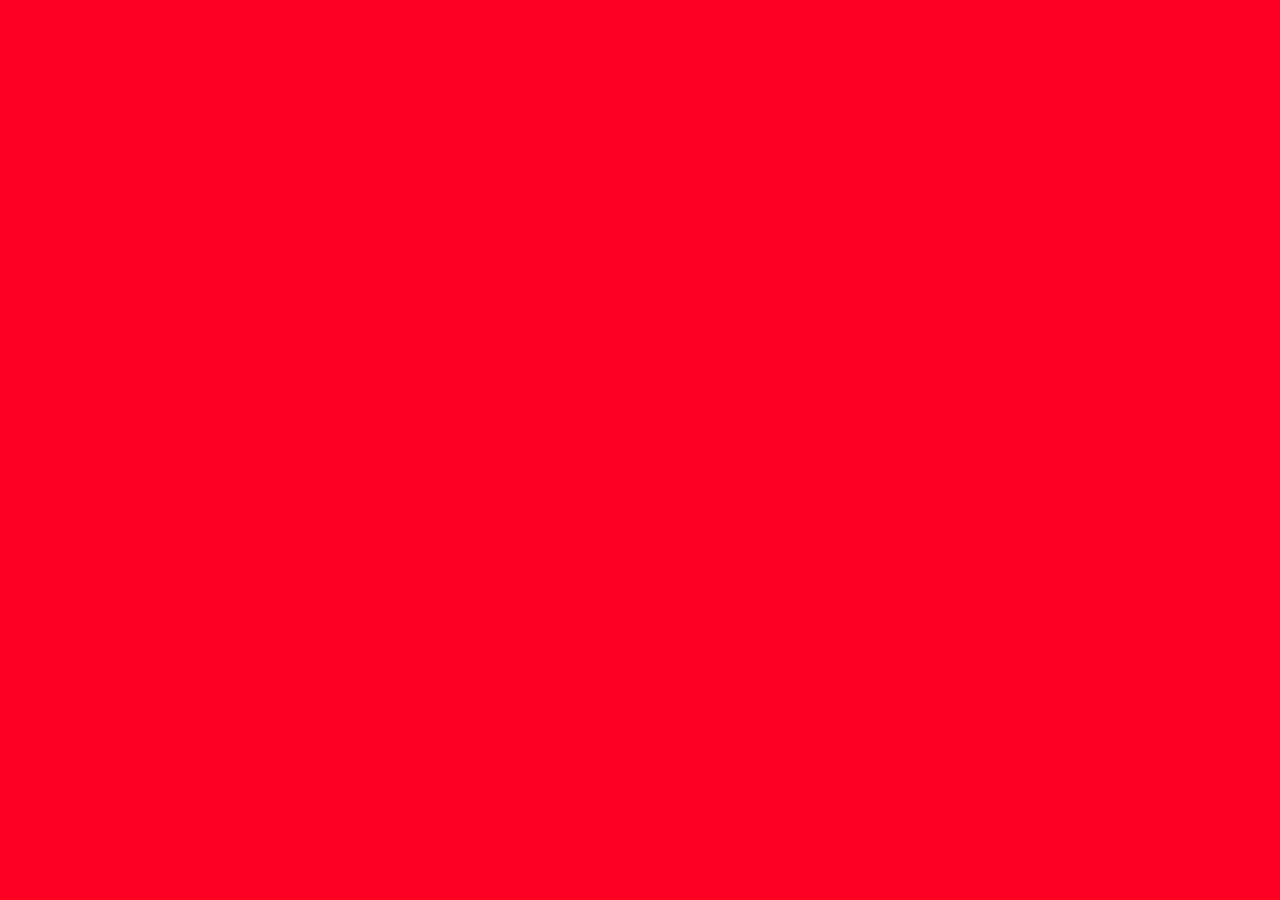
==== index.html @ b40c6339 "Inital" ====
<!DOCTYPE html>
<html lang="en">
<head>
    <meta charset="UTF-8">
    <meta name="viewport" content="width=device-width, initial-scale=1.0">
    <title>BB Golden Season Test</title>
    <link rel="stylesheet" href="/css/style.css">
</head>
<body>
    <div class="container">
        <div class="image"></div>
    </div>
    <script src="https://code.jquery.com/jquery-3.1.1.slim.js"></script>
    <script type="text/javascript" src="/js/app.js"></script>
</body>
</html>
---- css/style.css ----
html, body {
    margin: 0;
    padding: 0;
}

.container {
    display: flex;
    justify-content: center;
    align-items: center;
    width: 100%;
    height: 100vh;
    background-color: #FF0025;
}

.image {
    width: 960px;
    height: 540px;
    display: block;
    background-size:cover;
    background-repeat:no-repeat;
}
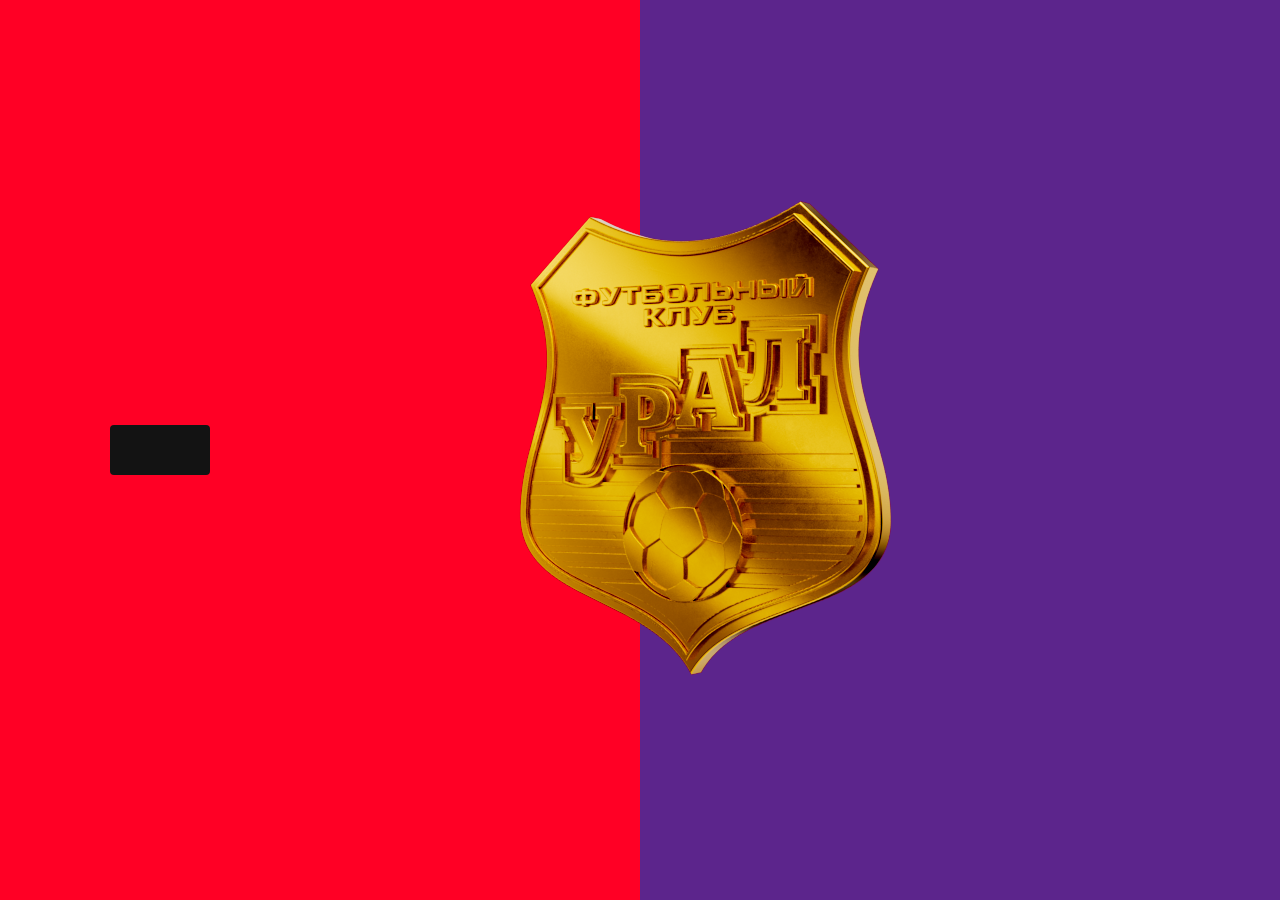
==== commit 63359a5d: "Device orientation" ====
--- a/index.html
+++ b/index.html
@@ -4,13 +4,28 @@
     <meta charset="UTF-8">
     <meta name="viewport" content="width=device-width, initial-scale=1.0">
     <title>BB Golden Season Test</title>
-    <link rel="stylesheet" href="/css/style.css">
+    <link rel="stylesheet" href="./css/style.css">
 </head>
 <body>
     <div class="container">
+        <div class="log" id="log">Number</div>
         <div class="image"></div>
     </div>
     <script src="https://code.jquery.com/jquery-3.1.1.slim.js"></script>
-    <script type="text/javascript" src="/js/app.js"></script>
+    <script type="text/javascript" src="./js/app.js"></script>
+    <script>
+        let x = 1;
+        
+        window.addEventListener('deviceorientation', event => {
+            event.alpha // rotation along the z axis
+            event.beta // rotation along the x axis
+            event.gamma // rotation along the y axis
+            document.getElementById('log').innerHTML = event.alpha;
+        }, true);
+        
+        // document.getElementById('log').innerHTML = x;
+        // console.log(x);
+        // alert( 'Привет, мир!' );
+    </script>
 </body>
 </html>--- a/css/style.css
+++ b/css/style.css
@@ -7,9 +7,10 @@
     display: flex;
     justify-content: center;
     align-items: center;
-    width: 100%;
+    width: 100vw;
     height: 100vh;
-    background-color: #FF0025;
+    /* background-color: #FF0025; */
+    background: linear-gradient(90deg, #FF0025 50%, #5C258C 50%)
 }
 
 .image {
@@ -17,5 +18,20 @@
     height: 540px;
     display: block;
     background-size:cover;
+    background-position-x: center;
     background-repeat:no-repeat;
+    background-image: url("/images/ural_0001.png");
 }
+
+.log {
+    display: flex;
+    justify-content: center;
+    align-items: center;
+    width: 100px;
+    height: 50px;
+    background-color: #131313;
+    border-radius: 4px;
+    color: #f8e800;
+    font-family: 'Segoe UI', Tahoma, Geneva, Verdana, sans-serif;
+    font-size: 1.25em;
+}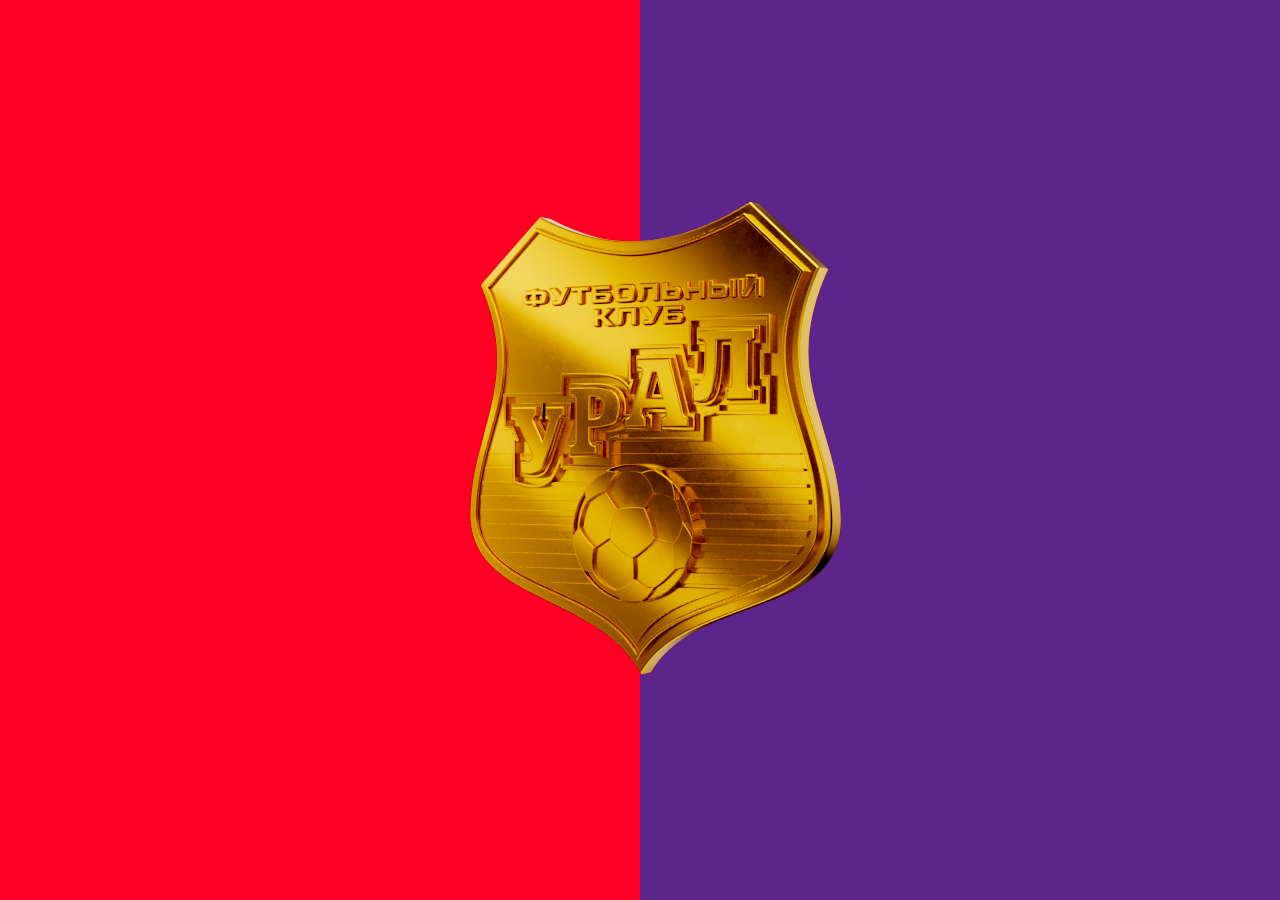
==== commit 8694d098: "Remove Orientation" ====
--- a/index.html
+++ b/index.html
@@ -4,28 +4,13 @@
     <meta charset="UTF-8">
     <meta name="viewport" content="width=device-width, initial-scale=1.0">
     <title>BB Golden Season Test</title>
-    <link rel="stylesheet" href="./css/style.css">
+    <link rel="stylesheet" href="/css/style.css">
 </head>
 <body>
     <div class="container">
-        <div class="log" id="log">Number</div>
         <div class="image"></div>
     </div>
     <script src="https://code.jquery.com/jquery-3.1.1.slim.js"></script>
-    <script type="text/javascript" src="./js/app.js"></script>
-    <script>
-        let x = 1;
-        
-        window.addEventListener('deviceorientation', event => {
-            event.alpha // rotation along the z axis
-            event.beta // rotation along the x axis
-            event.gamma // rotation along the y axis
-            document.getElementById('log').innerHTML = event.alpha;
-        }, true);
-        
-        // document.getElementById('log').innerHTML = x;
-        // console.log(x);
-        // alert( 'Привет, мир!' );
-    </script>
+    <script type="text/javascript" src="/js/app.js"></script>
 </body>
 </html>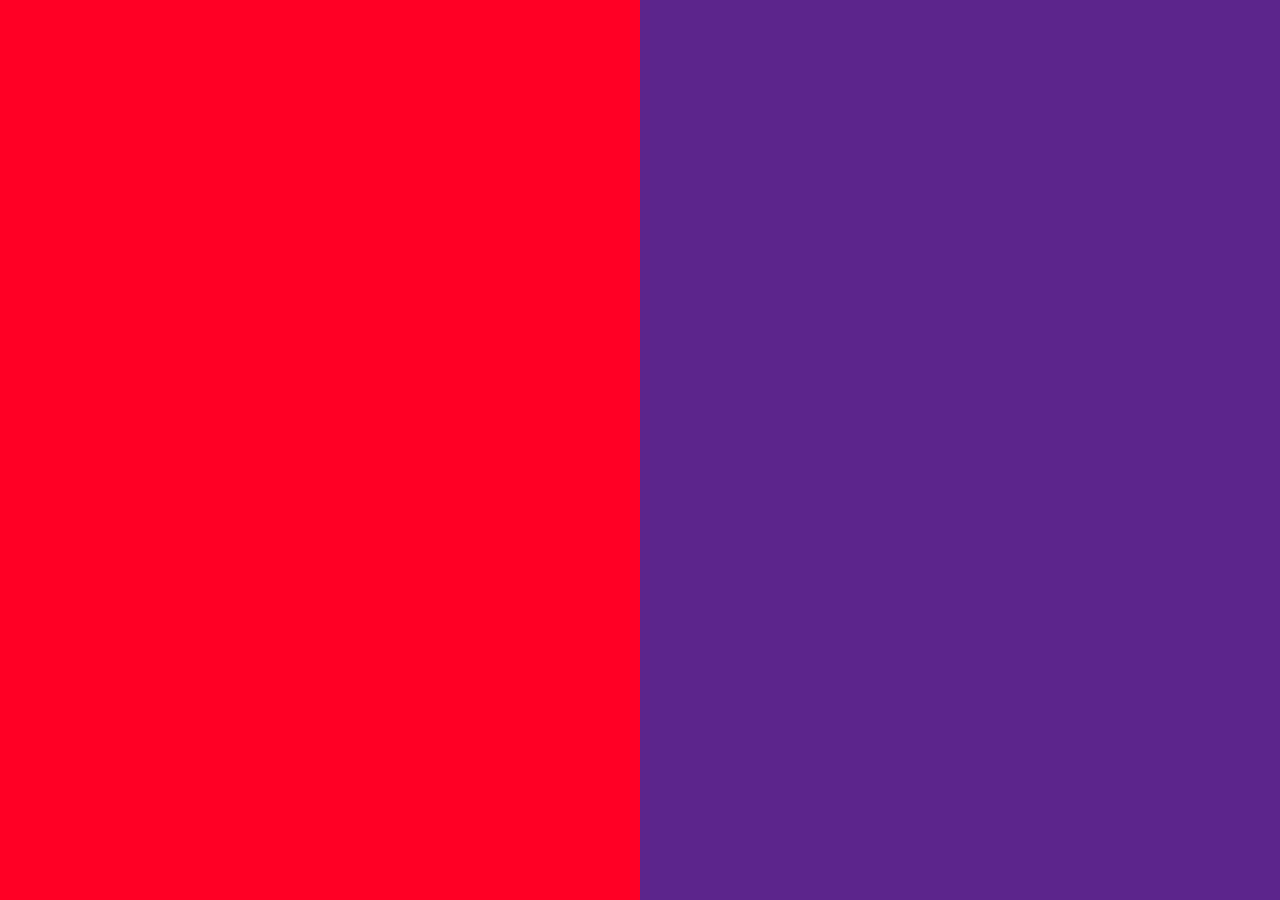
==== commit 28a7011a: "Links" ====
--- a/index.html
+++ b/index.html
@@ -4,13 +4,13 @@
     <meta charset="UTF-8">
     <meta name="viewport" content="width=device-width, initial-scale=1.0">
     <title>BB Golden Season Test</title>
-    <link rel="stylesheet" href="/css/style.css">
+    <link rel="stylesheet" href="./css/style.css">
 </head>
 <body>
     <div class="container">
         <div class="image"></div>
     </div>
     <script src="https://code.jquery.com/jquery-3.1.1.slim.js"></script>
-    <script type="text/javascript" src="/js/app.js"></script>
+    <script type="text/javascript" src="./js/app.js"></script>
 </body>
 </html>--- a/css/style.css
+++ b/css/style.css
@@ -20,7 +20,7 @@
     background-size:cover;
     background-position-x: center;
     background-repeat:no-repeat;
-    background-image: url("/images/ural_0001.png");
+    background-image: url("./images/ural_0001.png");
 }
 
 .log {
